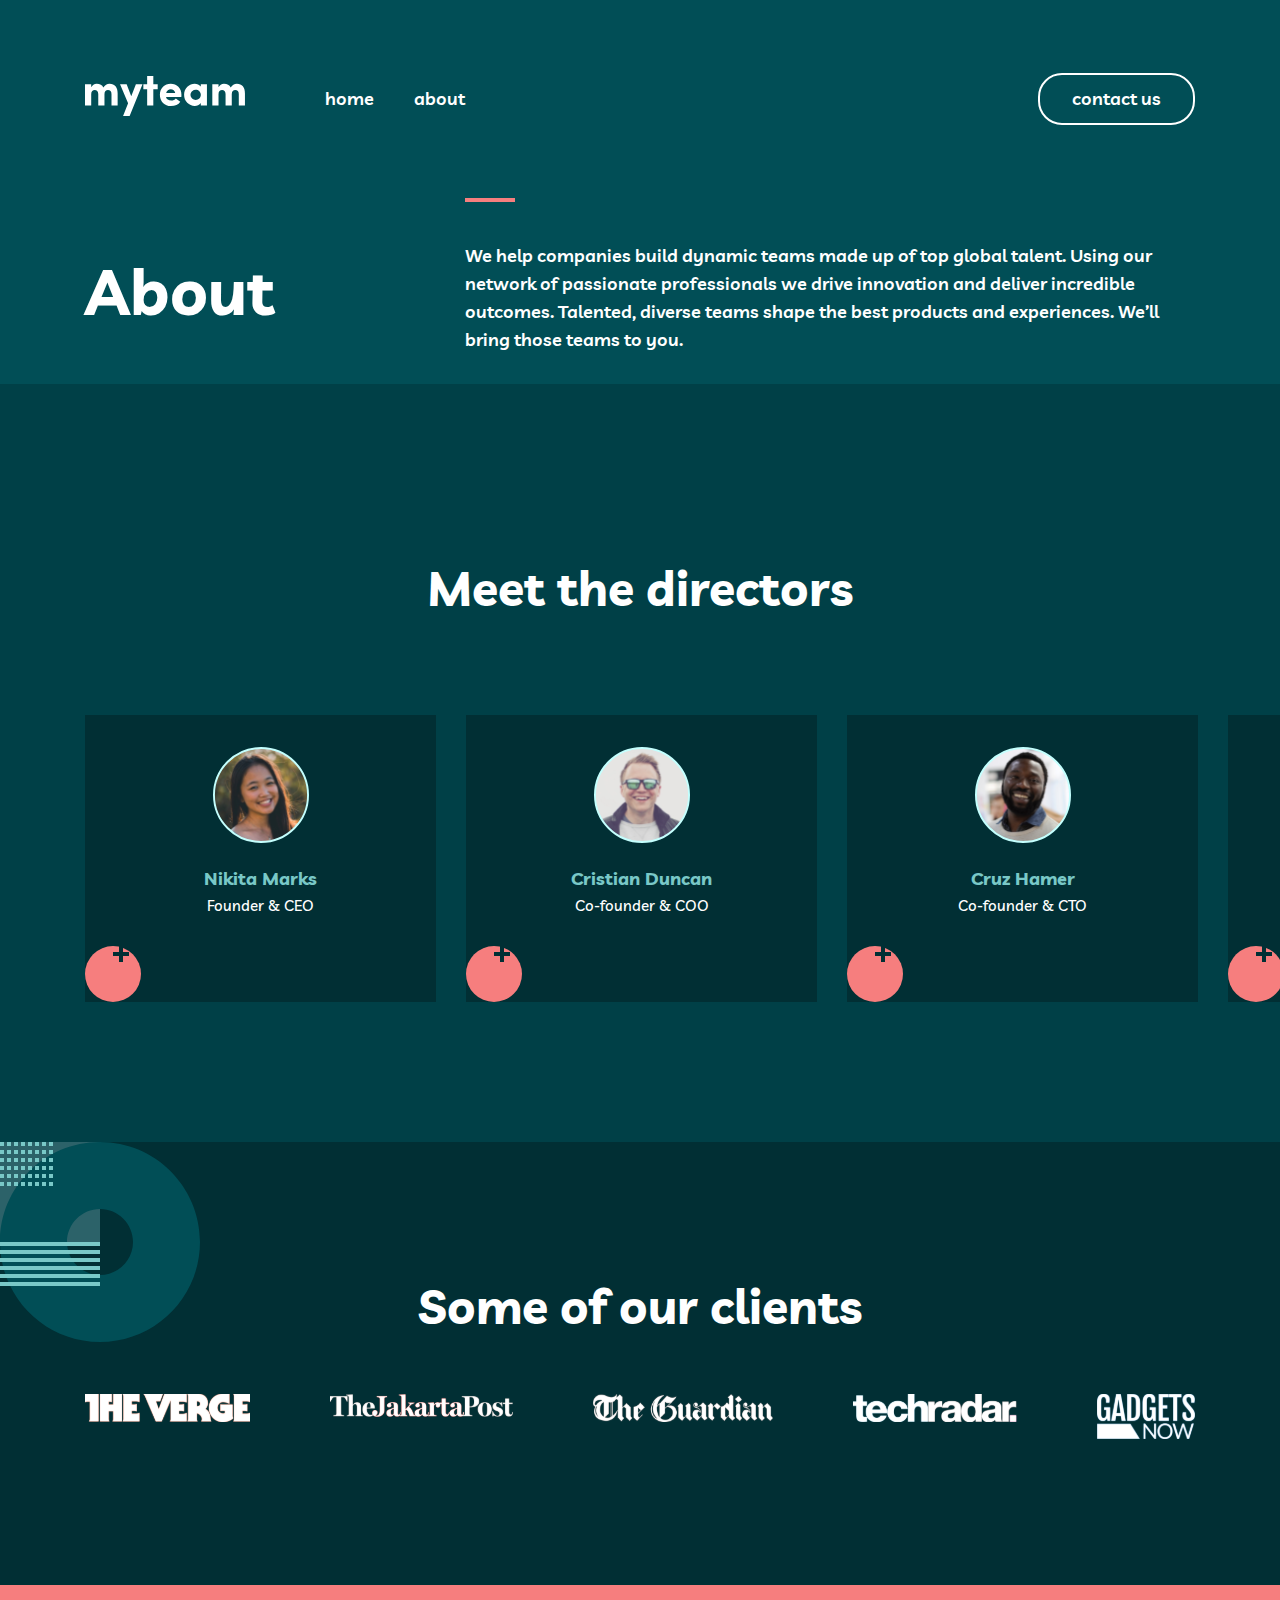
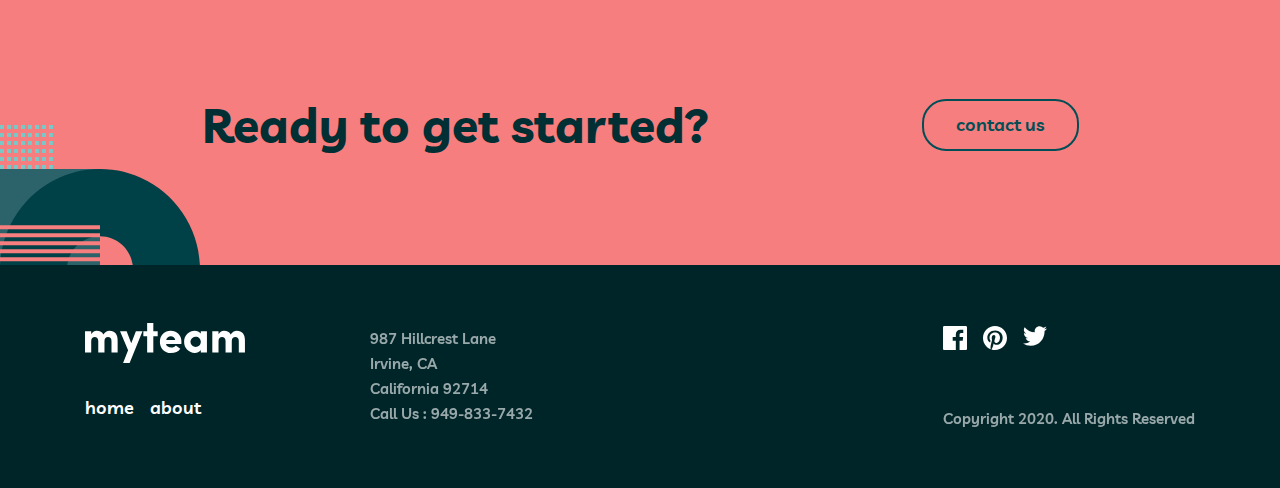
==== about.html @ 2c4d198b "Add bg to contact page" ====
<!DOCTYPE html>
<html lang="en">

<head>
    <!-- Meta -->
    <meta charset="UTF-8">
    <meta http-equiv="X-UA-Compatible" content="IE=edge">
    <meta name="viewport" content="width=device-width, initial-scale=1.0">

    <!-- Title -->
    <title>Home</title>

    <!-- Google fonts -->
    <link rel="preconnect" href="https://fonts.googleapis.com">
    <link rel="preconnect" href="https://fonts.gstatic.com" crossorigin>
    <link href="https://fonts.googleapis.com/css2?family=Livvic:wght@500;600;700&display=swap" rel="stylesheet">


    <!-- Styles -->
    <link rel="stylesheet" href="css/normalize.css">
    <link rel="stylesheet" href="css/styles.css">
</head>

<body>
    <!-- SITE-HEADER -->
    <header class="site-header">
        <div class="site-header__container container">
            <a class="site-header__logo-link" href="#">
                <img class="site-header__logo" src="img/myteam 2-min.svg" alt="logo">
            </a>
            <ul class="site-header__list">
                <li class="site-header__item">
                    <a href="#" class="site-header__link">home</a>
                </li>
                <li class="site-header__item">
                    <a href="#" class="site-header__link">about</a>
                </li>
            </ul>
            <a class="site-header__button button">contact us</a>
        </div>
    </header>

    <!-- ABOUT -->
    <section class="about">
        <div class="about__container container">
            <h1 class="about__title">About</h1>
            <div class="about__content-wrapper">
                <hr class="about__content-line">
                <p class="about__content__text">We help companies build dynamic teams made up of top global talent. Using our network of passionate professionals we drive innovation and deliver incredible outcomes. Talented, diverse teams shape the best products and experiences. We’ll
                    bring those teams to you.</p>
            </div>
        </div>
    </section>

    <!-- DIRECTORS -->
    <section class="directors">
        <div class="directors__container container">
            <h2 class="directors__title">Meet the directors</h2>
            <nav class="directors__nav">
                <ul class="directors__list">
                    <li class="directors__item">
                        <div class="directors__info__wrapper">
                            <img class="director__img" src="img/home/nikita-min.svg" alt="one of directors" width="96" height="96">
                            <h3 class="directors__name">Nikita Marks</h3>
                            <p class="directors__job-title">Founder & CEO</p>
                            <div class="directors__cycle">
                                <img class="directors__cycle__inner" src="img/home/plus-icon.svg" alt="plus icon" width="16" height="16">
                            </div>
                        </div>
                    </li>
                    <li class="directors__item">
                        <div class="directors__info__wrapper">
                            <img class="director__img" src="img/home/cristian-min.svg" alt="one of directors" width="96" height="96">
                            <h3 class="directors__name">Cristian Duncan</h3>
                            <p class="directors__job-title">Co-founder & COO</p>
                            <div class="directors__cycle">
                                <img class="directors__cycle__inner" src="img/home/plus-icon.svg" alt="plus icon" width="16" height="16">
                            </div>
                        </div>
                    </li>
                    <li class="directors__item">
                        <div class="directors__info__wrapper">
                            <img class="director__img" src="img/home/cruz-min.svg" alt="one of directors" width="96" height="96">
                            <h3 class="directors__name">Cruz Hamer</h3>
                            <p class="directors__job-title">Co-founder & CTO</p>
                            <div class="directors__cycle">
                                <img class="directors__cycle__inner" src="img/home/plus-icon.svg" alt="plus icon" width="16" height="16">
                            </div>
                        </div>
                    </li>
                    <li class="directors__item">
                        <div class="directors__info__wrapper">
                            <img class="director__img" src="img/home/drake-min.svg" alt="one of directors" width="96" height="96">
                            <h3 class="directors__name">Drake Heaton</h3>
                            <p class="directors__job-title">Business Development Lead</p>
                            <div class="directors__cycle">
                                <img class="directors__cycle__inner" src="img/home/plus-icon.svg" alt="plus icon" width="16" height="16">
                            </div>
                        </div>
                    </li>
                    <li class="directors__item">
                        <div class="directors__info__wrapper">
                            <img class="director__img" src="img/home/griffin-min.svg" alt="one of directors" width="96" height="96">
                            <h3 class="directors__name">Griffin Wise</h3>
                            <p class="directors__job-title">Lead Marketing</p>
                            <div class="directors__cycle">
                                <img class="directors__cycle__inner" src="img/home/plus-icon.svg" alt="plus icon" width="16" height="16">
                            </div>
                        </div>
                    </li>
                    <li class="directors__item">
                        <div class="directors__info__wrapper dark-green-wrapper">
                            <h3 class="directors__name">Aden Allan</h3>
                            <p class="directors__opinion">“Empowered teams create truly amazing products. Set the north star and let them follow it.”</p>
                            <div class="directors__socials">
                                <a class="directors__social" href="#">
                                    <img class="directors__social-icon" src="img/icon-twitter-min.svg" alt="twitter icon">
                                </a>
                                <a class="directors__social" href="#">
                                    <img class="directors__social-icon" src="img/home/linkedin-icon-min.svg" alt="linkedin icon">
                                </a>
                            </div>
                            <div class="directors__cycle">
                                <img class="directors__cycle__inner" src="img/home/plus-icon.svg" alt="plus icon" width="16" height="16">
                            </div>
                        </div>
                    </li>
                </ul>
            </nav>

        </div>
    </section>

    <!-- CLIENTS -->
    <section class="clients">
        <div class="clients__container container">
            <h2 class="clients__title">Some of our clients</h2>
            <ul class="clients__example__list">
                <li class="clients__example__item">
                    <img class="clients__example-img" src="img/home/the-verge-min.svg" alt="font">
                </li>
                <li class="clients__example__item">
                    <img class="clients__example-img" src="img/home/the-jakarta-post.svg" alt="font">
                </li>
                <li class="clients__example__item">
                    <img class="clients__example-img" src="img/home/the-guardian.svg" alt="font">
                </li>
                <li class="clients__example__item">
                    <img class="clients__example-img" src="img/home/techradar-min.svg" alt="font">
                </li>
                <li class="clients__example__item">
                    <img class="clients__example-img" src="img/home/gadgets-now-min.svg" alt="font">
                </li>
            </ul>

        </div>
    </section>

    <!-- CTA -->
    <section class="cta">
        <div class="cta__container container">
            <h2 class="cta__title">Ready to get started?</h2>
            <a class="cta__button button" href="#">contact us</a>
        </div>
    </section>

    <!-- SITE-FOOTER -->
    <footer class="site-footer">
        <div class="site-footer__container container">
            <!-- content -->
            <div class="site-footer__content">
                <a class="site-footer__logo-link" href="#">
                    <img class="site-footer__logo" src="img/myteam 2-min.svg" alt="logo">
                </a>
                <ul class="site-footer__list">
                    <li class="site-footer__item">
                        <a href="#" class="site-footer__link">home</a>
                    </li>
                    <li class="site-footer__item">
                        <a href="#" class="site-footer__link">about</a>
                    </li>
                </ul>
            </div>

            <!-- contact-info -->
            <div class="site-footer__contact-info">
                <p class="site-footer__contact-info__text">987 Hillcrest Lane <br>Irvine, CA <br>California 92714 <br>Call Us : 949-833-7432</p>
            </div>

            <!-- socials -->
            <div class="site-footer__socials">
                <ul class="site-footer__list">
                    <li class="site-footer__item">
                        <a href="#" class="site-footer__link">
                            <svg width="24" height="24" fill="none" xmlns="http://www.w3.org/2000/svg"><path d="M22.675 0H1.325C.593 0 0 .593 0 1.325v21.351C0 23.407.593 24 1.325 24H12.82v-9.294H9.692v-3.622h3.128V8.413c0-3.1 1.893-4.788 4.659-4.788 1.325 0 2.463.099 2.795.143v3.24l-1.918.001c-1.504 0-1.795.715-1.795 1.763v2.313h3.587l-.467 3.622h-3.12V24h6.116c.73 0 1.323-.593 1.323-1.325V1.325C24 .593 23.407 0 22.675 0z" fill="currentColor"/></svg>
                        </a>
                    </li>
                    <li class="site-footer__item">
                        <a href="#" class="site-footer__link">
                            <svg width="24" height="24" fill="none" xmlns="http://www.w3.org/2000/svg"><path d="M12 0C5.373 0 0 5.372 0 12c0 5.084 3.163 9.426 7.627 11.174-.105-.949-.2-2.405.042-3.441.218-.937 1.407-5.965 1.407-5.965s-.359-.719-.359-1.782c0-1.668.967-2.914 2.171-2.914 1.023 0 1.518.769 1.518 1.69 0 1.029-.655 2.568-.994 3.995-.283 1.194.599 2.169 1.777 2.169 2.133 0 3.772-2.249 3.772-5.495 0-2.873-2.064-4.882-5.012-4.882-3.414 0-5.418 2.561-5.418 5.207 0 1.031.397 2.138.893 2.738a.36.36 0 0 1 .083.345l-.333 1.36c-.053.22-.174.267-.402.161-1.499-.698-2.436-2.889-2.436-4.649 0-3.785 2.75-7.262 7.929-7.262 4.163 0 7.398 2.967 7.398 6.931 0 4.136-2.607 7.464-6.227 7.464-1.216 0-2.359-.631-2.75-1.378l-.748 2.853c-.271 1.043-1.002 2.35-1.492 3.146C9.57 23.812 10.763 24 12 24c6.627 0 12-5.373 12-12 0-6.628-5.373-12-12-12z" fill="currentColor"/></svg>
                        </a>
                    </li>
                    <li class="site-footer__item">
                        <a href="#" class="site-footer__link">
                            <svg width="24" height="20" fill="none" xmlns="http://www.w3.org/2000/svg"><path d="M24 2.557a9.83 9.83 0 0 1-2.828.775A4.932 4.932 0 0 0 23.337.608a9.864 9.864 0 0 1-3.127 1.195A4.916 4.916 0 0 0 16.616.248c-3.179 0-5.515 2.966-4.797 6.045A13.978 13.978 0 0 1 1.671 1.149a4.93 4.93 0 0 0 1.523 6.574 4.903 4.903 0 0 1-2.229-.616c-.054 2.281 1.581 4.415 3.949 4.89a4.935 4.935 0 0 1-2.224.084 4.928 4.928 0 0 0 4.6 3.419A9.9 9.9 0 0 1 0 17.54a13.94 13.94 0 0 0 7.548 2.212c9.142 0 14.307-7.721 13.995-14.646A10.025 10.025 0 0 0 24 2.557z" fill="currentColor"/></svg>
                        </a>
                    </li>
                </ul>

                <p class="site-footer__copyright">Copyright 2020. All Rights Reserved</p>
            </div>
        </div>
    </footer>
    <script src="js/main.js"></script>
</body>

</html>
---- css/styles.css ----
/*CUSTOM-PROPS */

:root {
    --midnight-green: rgba(1, 78, 86, 1);
    --light-coral: rgba(246, 126, 126, 1);
    --white: #fff;
    --rapture-blue: rgba(121, 200, 199, 1);
    --police-blue: rgba(44, 98, 105, 1);
    --deep-jungle-green: rgba(0, 64, 71, 1);
    --sacramento-state-green: rgba(1, 47, 52, 1);
    --dark-green: rgba(0, 37, 41, 1);
}


/* GLOBAL */

*:focus {
    outline: 3px solid var(--rapture-blue);
    outline-offset: 3px;
}

html {
    height: 100%;
    scroll-behavior: smooth;
    box-sizing: border-box;
}

*,
*::before,
*::after {
    box-sizing: inherit;
}

body {
    display: flex;
    flex-direction: column;
    height: 100%;
    padding: 0;
    margin: 0;
    font-size: 16px;
    line-height: 1.5;
    font-family: 'Livvic', 'Arial', sans-serif;
    color: var(--white);
    background-color: var(--midnight-green);
}

img {
    max-width: 100%;
    height: auto;
}


/* AUTOFILL-STYLES */


/*input:-webkit-autofill,
input:-webkit-autofill:hover,
input:-webkit-autofill:focus,
textarea:-webkit-autofill,
textarea:-webkit-autofill:hover,
textarea:-webkit-autofill:focus,
select:-webkit-autofill,
select:-webkit-autofill:hover,
select:-webkit-autofill:focus {
  border-color: transparent;
  -webkit-text-fill-color: inherit;
  -webkit-box-shadow: 0 0 0px 1000px #fff inset;
}*/


/* PLACEHOLDER-STYLES */


/*::-webkit-input-placeholder,
::-moz-placeholder,
:-ms-input-placeholder,
:-moz-placeholder {
  color: rgba(52, 49, 61, 0.5);
  opacity: 1;
}*/


/* VISUALLY-HIDDEN */

.visually-hidden {
    position: absolute;
    width: 1px;
    height: 1px;
    margin: -1px;
    border: 0;
    padding: 0;
    clip: rect(0 0 0 0);
    overflow: hidden;
}


/* CONTAINER */

.container {
    width: 100%;
    max-width: 1150px;
    padding-left: 20px;
    padding-right: 20px;
    margin-right: auto;
    margin-left: auto;
}


/* MAIN-CONTENT */

.main-content {
    flex-grow: 1;
}


/* BUTTON */

.button {
    display: inline-block;
    padding: 10px 32px;
    font-size: 18px;
    line-height: 28px;
    font-weight: 600;
    text-decoration: none;
    cursor: pointer;
    text-align: center;
    white-space: nowrap;
    border-radius: 24px;
}

.site-header__button {
    color: white;
    border: 2px solid var(--white);
}

.site-header__button:hover {
    background-color: var(--white);
    color: var(--midnight-green);
}

.site-header__button:active {
    color: white;
    background-color: var(--midnight-green);
    opacity: 0.6;
}

.cta__button {
    color: var(--midnight-green);
    background-color: transparent;
    border: 2px solid var(--midnight-green);
}

.cta__button:hover {
    color: var(--white);
    background-color: var(--midnight-green);
    border: 2px solid trasparent;
}

.cta__button:active {
    color: var(--midnight-green);
    background-color: transparent;
    border: 2px solid var(--midnight-green);
    opacity: 0.6;
}

.contact-input__button {
    background-color: var(--white);
    color: var(--midnight-green);
    border: 1px solid var(--white);
}

.contact-input__button:hover {
    background-color: var(--midnight-green);
    color: var(--white);
}


/* SITE-HEADER */

.site-header {
    padding-top: 73px;
    padding-bottom: 73px;
}

.site-header__container {
    display: flex;
    align-items: center;
}

.site-header__logo-link {
    margin-right: 80px;
}

.site-header__logo {
    width: 160px;
    height: 40px;
    object-fit: contain;
}

.site-header__list {
    display: flex;
    padding: 0;
    margin: 0;
    list-style: none;
    margin-right: auto;
}

.site-header__item:not(:last-child) {
    margin-right: 40px;
}

.site-header__link {
    display: block;
    font-weight: 600;
    font-size: 18px;
    line-height: 28px;
    text-decoration: none;
    color: var(--white);
}

.site-header__link:hover {
    color: var(--light-coral);
}

.site-header__link:active {
    opacity: 0.6;
}


/* HERO */

.hero {
    background-image: url("../img/hero-left-bg-min.svg"), url("../img/hero-bottom-right-bg-min.svg");
    background-repeat: no-repeat;
    background-position: -100px 70px, 960px 380px;
    padding-bottom: 145px;
}

.hero__container {
    position: relative;
    display: flex;
    align-items: center;
}

.hero__title {
    width: 635px;
    margin-right: 30px;
    font-weight: 700;
    font-size: 100px;
    line-height: 100px;
}

.hero__line {
    position: absolute;
    left: 0%;
    right: -270px;
    top: 0%;
    bottom: 97.95%;
    width: 50px;
    height: 4px;
    background-color: var(--rapture-blue);
    border: 0;
}

.hero__text {
    align-items: flex-end;
    width: 445px;
    font-weight: 600;
    font-size: 18px;
    line-height: 28px;
}

.light-coral-word {
    color: var(--light-coral);
}


/* FEATURES */

.features {
    padding-top: 140px;
    padding-bottom: 140px;
    background-color: var(--sacramento-state-green);
    background-image: url("../img/features-right-bg-min.svg");
    background-position: 1420px 440px;
    background-repeat: no-repeat;
}

.features__container {
    display: flex;
}

.features__line {
    position: absolute;
    left: 206px;
    top: 840px;
    width: 50px;
    height: 4px;
    border: 0;
    background-color: var(--light-coral);
}

.features__title {
    margin-right: 125px;
    font-weight: 700;
    font-size: 48px;
    line-height: 48px;
    width: 445px;
}

.features__list {
    width: 540px;
    padding: 0;
    margin: 0;
    list-style: none;
}

.features__item {
    display: flex;
    align-items: center;
}

.features__item:not(:last-child) {
    margin-bottom: 32px;
}

.features__img {
    width: 72px;
    height: 72px;
    object-fit: contain;
    margin-right: 23px;
}

.features__info {
    position: relative;
    top: 20px;
}

.features__info-heading {
    margin-top: 0;
    margin-bottom: 16px;
    font-weight: 700;
    font-size: 18px;
    line-height: 28px;
    color: var(--light-coral);
}

.features__info-text {
    margin-top: 0;
    font-weight: 600;
    font-size: 15px;
    line-height: 25px;
}


/* REVIEWS */

.reviews {
    padding-top: 140px;
    padding-bottom: 140px;
    background-color: var(--deep-jungle-green);
    background-image: url("../img/reviews-bg-left-min.svg"), url("../img/reviews-bg-right-min.svg");
    background-repeat: no-repeat;
    background-position: top left, right 605px;
    left: 1440px;
    top: 645px;
}

.reviews__title {
    margin-left: auto;
    margin-right: auto;
    width: 932px;
    margin-top: 0;
    margin-bottom: 56px;
    font-weight: 700;
    font-size: 48px;
    line-height: 48px;
    text-align: center;
}

.reviews__list {
    display: flex;
    padding: 0;
    margin: 0;
    list-style: none;
}

.reviews__item {
    background-image: url("../img/icon-quotes-min.svg");
    background-repeat: no-repeat;
    background-position: center -10px;
}

.reviews__item:not(:last-child) {
    margin-right: 30px;
}

.review__text {
    margin-top: 0;
    margin-bottom: 24px;
    font-weight: 600;
    font-size: 15px;
    line-height: 25px;
    /* or 167% */
    text-align: center;
}

.review__wrapper {
    text-align: center;
}

.review__name {
    margin-top: 0;
    margin-bottom: 2px;
    color: var(--rapture-blue);
    font-weight: 700;
    font-size: 18px;
    line-height: 28px;
    /* identical to box height, or 156% */
}

.review__info-about {
    margin-top: 0;
    margin-bottom: 32px;
    font-style: italic;
    font-weight: 500;
    font-size: 13px;
    line-height: 18px;
}

.review__img {
    width: 62px;
    height: 62px;
    object-fit: cover;
}


/* CTA */

.cta {
    padding-top: 76px;
    padding-bottom: 76px;
    background-color: var(--light-coral);
    background-image: url("../img/cta-left-img-min.svg");
    background-position: left 140px;
    background-repeat: no-repeat;
}

.cta__container {
    display: flex;
    align-items: center;
    width: 917px;
    /* justify-content: space-between; */
}

.cta__title {
    margin-right: auto;
    font-weight: 700;
    font-size: 48px;
    line-height: 48px;
    color: var(--sacramento-state-green);
}


/* SITE-FOOTER */

.site-footer {
    padding-top: 48px;
    padding-bottom: 28px;
    background-color: var(--dark-green);
}

.site-footer__container {
    display: flex;
    align-items: center;
}

.site-footer__content {
    position: relative;
    top: 10px;
    margin-right: 125px;
}

.site-footer__logo-link {
    margin-top: 0;
}

.site-footer__logo {
    width: 160px;
    height: 40px;
    object-fit: cover;
    margin-bottom: 25px;
}

.site-footer__list {
    display: flex;
    padding: 0;
    margin: 0;
    list-style: none;
    margin-right: auto;
}

.site-footer__item:not(:last-child) {
    margin-right: 40px;
}

.site-footer__link {
    display: block;
    font-weight: 600;
    font-size: 18px;
    line-height: 28px;
    text-decoration: none;
    color: var(--white);
}

.site-footer__link:hover {
    color: var(--light-coral);
}

.site-footer__link:active {
    opacity: 0.6;
}


/* contact-info */

.site-footer__contact-info {
    position: relative;
    top: -10px;
    width: 445px;
    margin-right: auto;
}

.site-footer__contact-info__text {
    font-weight: 600;
    font-size: 15px;
    line-height: 25px;
    /* or 167% */
    color: #FFFFFF;
    mix-blend-mode: normal;
    opacity: 0.6;
}


/* socials and copyright */

.site-footer__socials {
    padding: 0;
    margin: 0;
}

.site-footer__list {
    display: flex;
    padding: 0;
    margin: 0;
    list-style: none;
}

.site-footer__item:not(:last-child) {
    margin-right: 16px;
}

.site-footer__link {
    display: block;
    text-decoration: none;
    margin-bottom: 48px;
}

.site-footer__link:active {
    opacity: 0.6;
}

.site-footer__copyright {
    margin-top: 0;
    font-weight: 600;
    font-size: 15px;
    line-height: 25px;
    /* identical to box height, or 167% */
    text-align: right;
    color: #FFFFFF;
    mix-blend-mode: normal;
    opacity: 0.6;
}


/* HOME page */

.about {
    background-color: var(--midnight-green);
}

.about__container {
    display: flex;
    /* align-items: center; */
}

.about__title {
    align-items: flex-start;
    width: 350px;
    margin-right: 30px;
    font-weight: 700;
    font-size: 64px;
    line-height: 100px;
}

.about__content-wrapper {
    width: 730px;
}

.about__content-line {
    position: relative;
    left: -340px;
    margin-top: 0;
    margin-bottom: 40px;
    width: 50px;
    height: 4px;
    background-color: var(--light-coral);
    border: 0;
}

.about__content__text {
    font-weight: 600;
    font-size: 18px;
    line-height: 28px;
}


/* DIRECTORS */

.directors {
    background-color: var(--deep-jungle-green);
}


/* CLIENTS */

.clients {
    padding-top: 140px;
    padding-bottom: 140px;
    background-image: url("../img/home/home-clients-bg-min.svg");
    background-position: left top;
    background-repeat: no-repeat;
    background-color: var(--sacramento-state-green);
}

.clients__container {}

.clients__title {
    margin-top: 0;
    margin-bottom: 64px;
    font-weight: 700;
    font-size: 48px;
    line-height: 48px;
    /* identical to box height, or 100% */
    text-align: center;
}

.clients__example__list {
    display: flex;
    padding: 0;
    margin: 0;
    list-style: none;
}

.clients__example__item:not(:last-child) {
    margin-right: 80px;
}

.clients__example-img {}


/* DIRECTORS */

.directors {
    padding-top: 140px;
    padding-bottom: 140px;
}

.directors__container {}

.directors__title {
    padding-top: 0;
    padding-bottom: 64px;
    font-weight: 700;
    font-size: 48px;
    line-height: 48px;
    /* identical to box height, or 100% */
    text-align: center;
}

.directors__nav {}

.directors__list {
    flex-wrap: ;
    display: flex;
    padding: 0;
    margin: 0;
    list-style: none;
}

.directors__info__wrapper {
    padding-top: 32px;
    text-align: center;
    width: 351px;
    background-color: var(--sacramento-state-green);
}

.directors__item:not(:last-child) {
    margin-right: 30px;
}

.director__img {
    margin-top: 0;
    margin-bottom: 16px;
    width: 96px;
    height: 96px;
    object-fit: cover;
}

.directors__name {
    margin: 0;
    font-weight: 700;
    font-size: 18px;
    line-height: 28px;
    /* identical to box height, or 156% */
    color: var(--rapture-blue);
    text-align: center;
}

.directors__job-title {
    margin-top: 0;
    margin-bottom: 28px;
    font-weight: 500;
    font-size: 15px;
    line-height: 25px;
    /* identical to box height, or 167% */
    text-align: center;
}

.directors__cycle {
    position: relative;
    margin-top: 0;
    width: 56px;
    height: 56px;
    border-radius: 50%;
    background-color: var(--light-coral);
}

.directors__cycle__inner {
    position: absolute;
    /* bottom: 1px; */
    width: 16px;
    height: 16px;
    object-fit: contain;
}

.dark-green-wrapper {
    width: 351px;
    background-color: var(--dark-green);
}

.directors__opinion {
    margin-top: 0;
    margin-bottom: 24px;
    font-weight: 600;
    font-size: 15px;
    line-height: 25px;
    /* or 167% */
    text-align: center;
}

.directors__socials {
    display: flex;
}

.directors__social {
    padding-bottom: 35px;
}

.directors__social-icon {}


/* MAIN-WRAPPER */

.main-wrapper__bg {
    background-image: url("../img/home/home-directors-bg-min.svg"), url("../img/home/contact-bg.svg");
    background-repeat: no-repeat;
    background-position: -100px 20px, 1420px 360px;
}

.main-wrapper {
    display: flex;
    padding-top: 0;
    align-items: center;
    padding-bottom: 120px;
}

.contact-info__container {}

.contact-info__title {
    margin-top: 0;
    margin-bottom: 16px;
    font-weight: 700;
    font-size: 64px;
    line-height: 100px;
    /* identical to box height, or 156% */
}

.contact-info__subtitle {
    font-weight: 700;
    font-size: 32px;
    line-height: 48px;
    /* identical to box height, or 150% */
    color: var(--light-coral);
}

.contact-info__list {
    margin-top: 0;
    margin-bottom: 32px;
}

.contact-info__list {
    width: 540px;
    padding: 0;
    margin: 0;
    list-style: none;
}

.contact-info__item {
    display: flex;
    align-items: center;
}

.contact-info__item:not(:last-child) {
    margin-bottom: 8px;
}

.contact-info__img {
    width: 72px;
    height: 72px;
    object-fit: contain;
    margin-right: 23px;
}

.contact-info__info {
    position: relative;
    top: 10px;
}

.contact-info__info-text {
    margin-top: 0;
    font-weight: 600;
    font-size: 15px;
    line-height: 25px;
}


/* contact-input */

.contact-input__input {
    width: 100%;
    padding: 16px;
    border: none;
    border-bottom: 1px solid var(--white);
    box-sizing: border-box;
    margin-top: 6px;
    margin-bottom: 12px;
    resize: vertical;
    color: var(--white);
    background-color: var(--midnight-green);
}

.contact-input__textarea {
    width: 100%;
    padding: 16px;
    border: none;
    border-bottom: 1px solid var(--white);
    box-sizing: border-box;
    margin-top: 6px;
    margin-bottom: 24px;
    resize: vertical;
    color: var(--white);
    background-color: var(--midnight-green);
}

.contact-input__input:focus {
    outline: 1px solid dashed;
    outline-offset: 2px;
}

.contact-input__input:not(:placeholder-shown) {
    border: 2px solid rgb(191, 29, 29);
}

.contact-input__input:valid {
    border: 2px solid rgb(40, 191, 29);
}

.contact-input__form {
    /* margin-bottom: 24px; */
}


/* er */


/* RETINA */

@media only screen and (-webkit-min-device-pixel-ratio: 2),
only screen and ( min--moz-device-pixel-ratio: 2),
only screen and ( -o-min-device-pixel-ratio: 2/1),
only screen and ( min-device-pixel-ratio: 2),
only screen and ( min-resolution: 192dpi),
only screen and ( min-resolution: 2dppx) {}
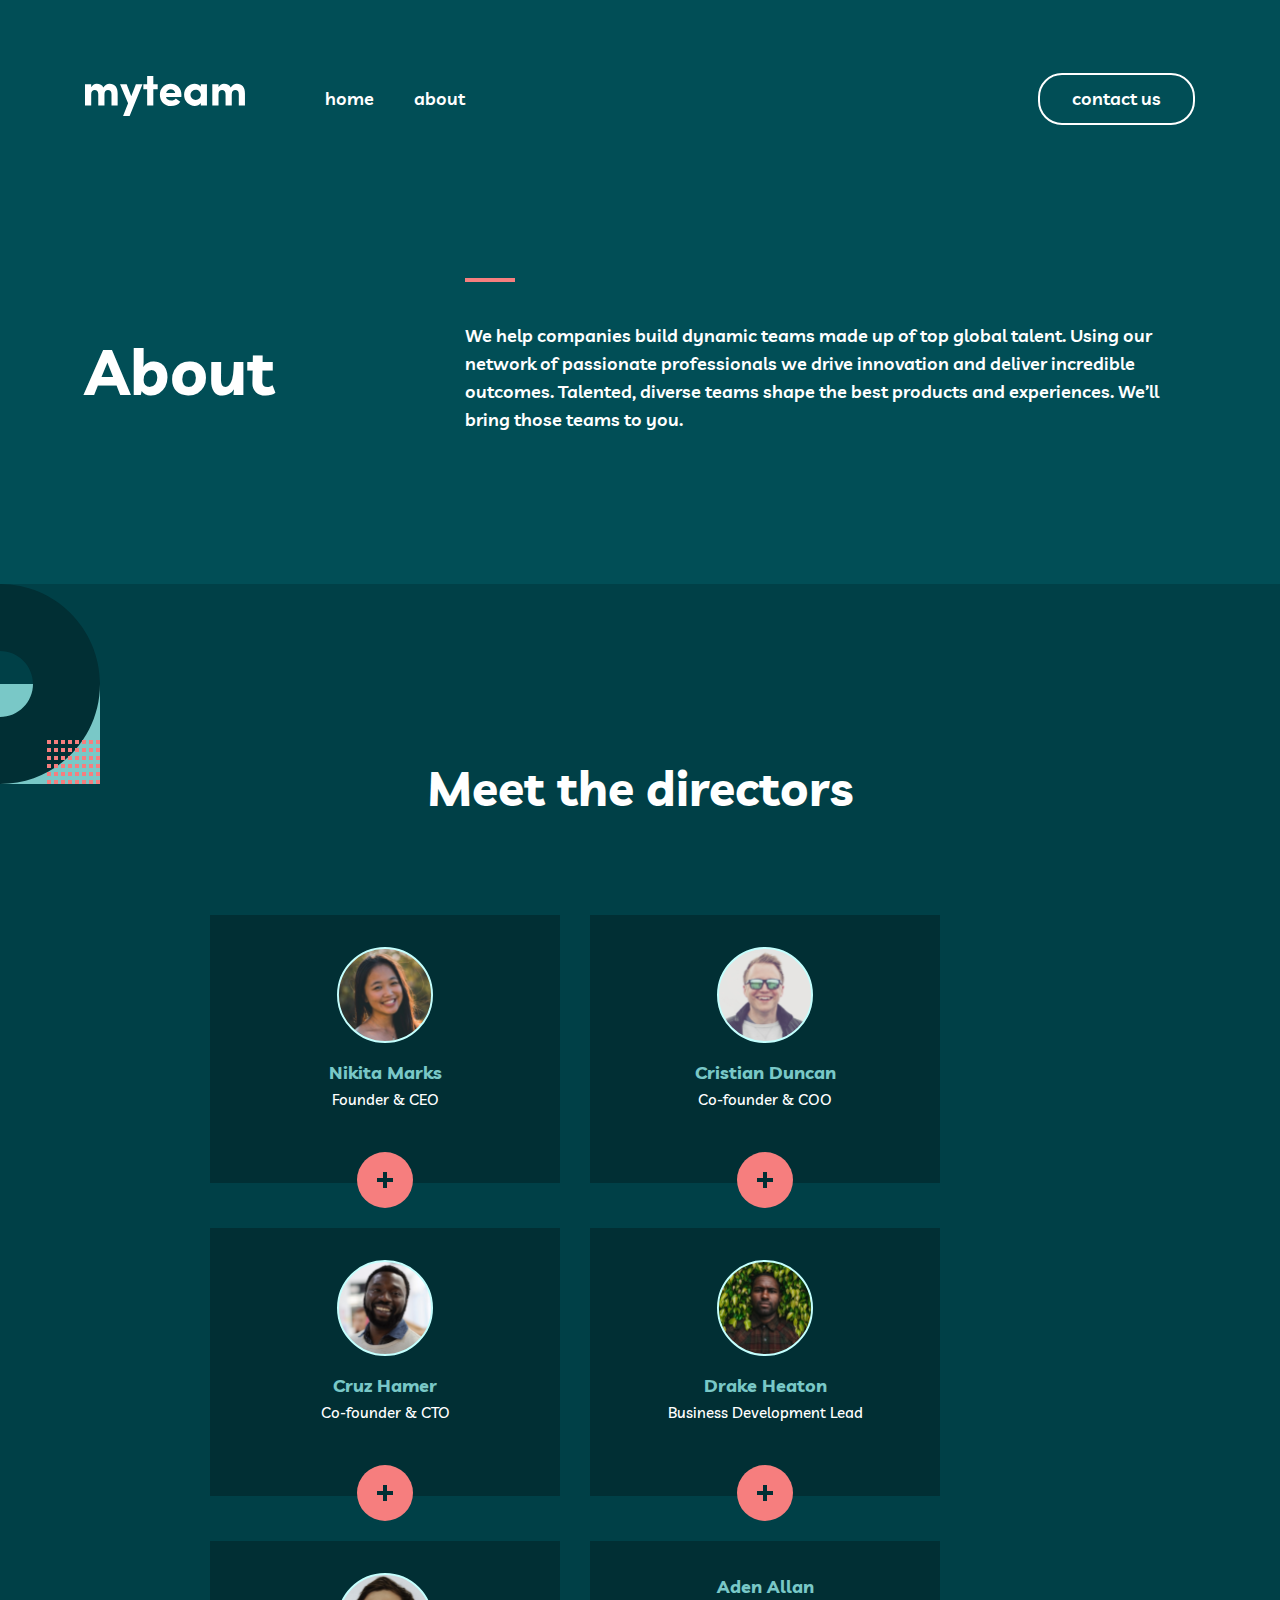
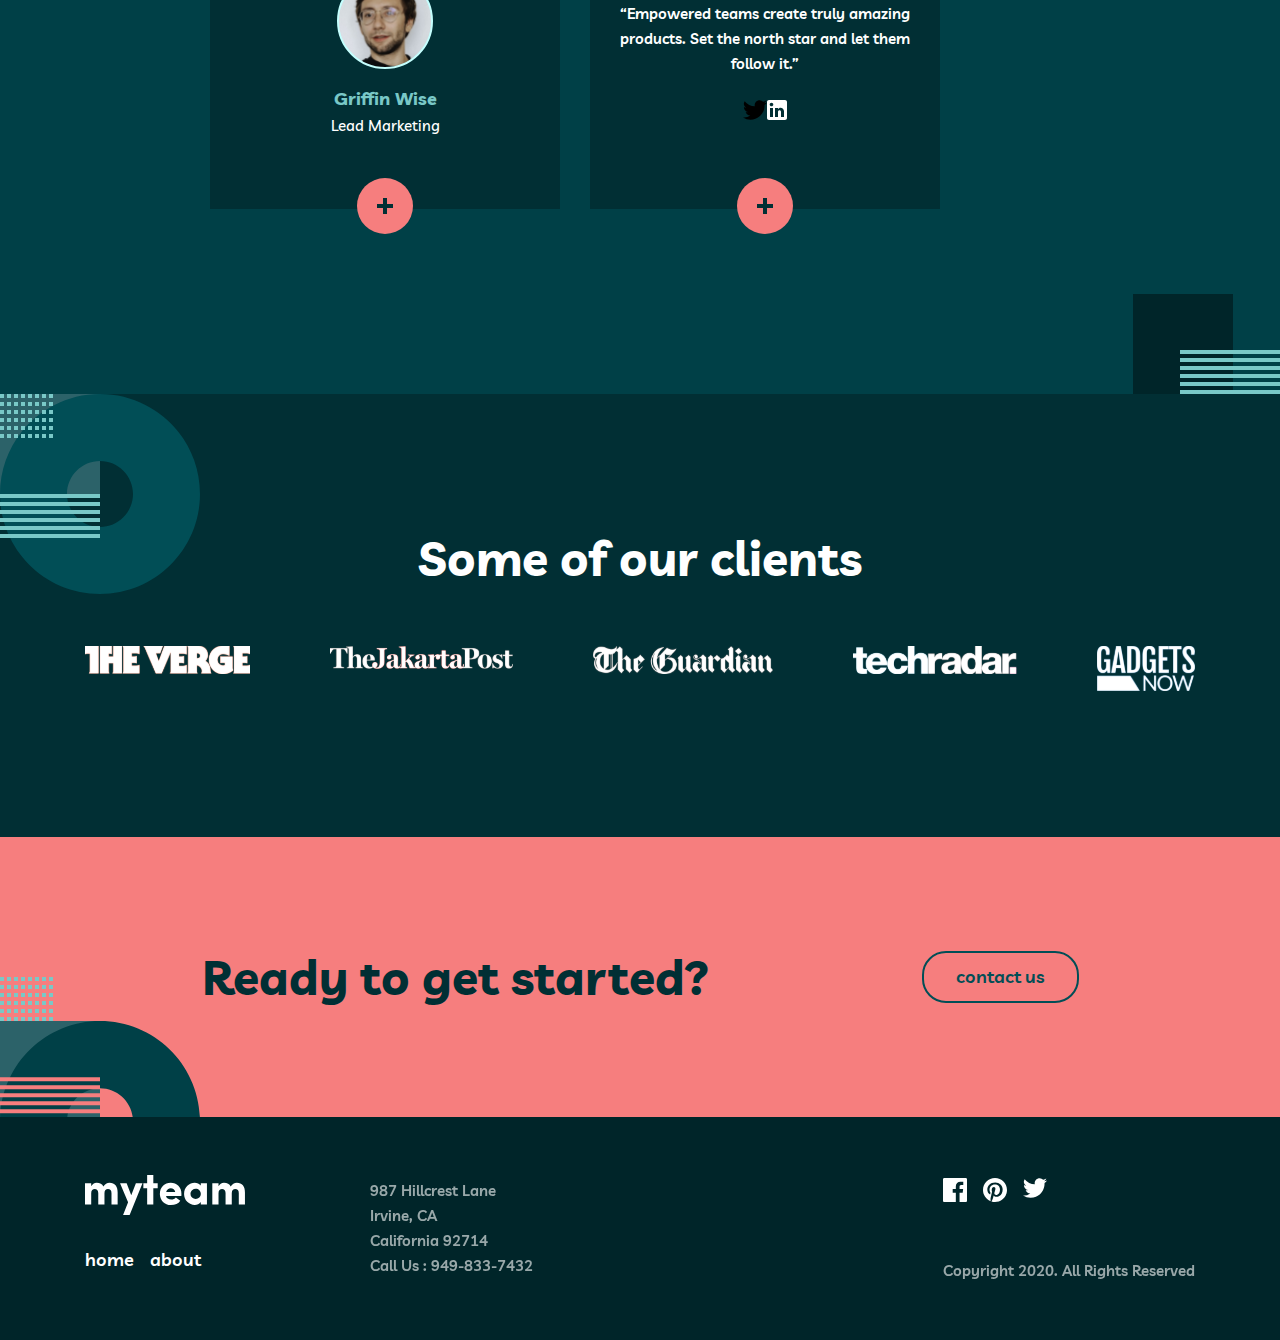
==== commit 51be780c: "Add about-bg, directors-section bg and fix grid" ====
--- a/about.html
+++ b/about.html
@@ -8,7 +8,7 @@
     <meta name="viewport" content="width=device-width, initial-scale=1.0">
 
     <!-- Title -->
-    <title>Home</title>
+    <title>About</title>
 
     <!-- Google fonts -->
     <link rel="preconnect" href="https://fonts.googleapis.com">
@@ -30,13 +30,13 @@
             </a>
             <ul class="site-header__list">
                 <li class="site-header__item">
-                    <a href="#" class="site-header__link">home</a>
+                    <a href="index.html" class="site-header__link">home</a>
                 </li>
                 <li class="site-header__item">
-                    <a href="#" class="site-header__link">about</a>
+                    <a href="about.html" class="site-header__link">about</a>
                 </li>
             </ul>
-            <a class="site-header__button button">contact us</a>
+            <a class="site-header__button button" href="contact.html">contact us</a>
         </div>
     </header>
 
@@ -54,81 +54,98 @@
 
     <!-- DIRECTORS -->
     <section class="directors">
-        <div class="directors__container container">
-            <h2 class="directors__title">Meet the directors</h2>
-            <nav class="directors__nav">
-                <ul class="directors__list">
-                    <li class="directors__item">
-                        <div class="directors__info__wrapper">
-                            <img class="director__img" src="img/home/nikita-min.svg" alt="one of directors" width="96" height="96">
-                            <h3 class="directors__name">Nikita Marks</h3>
-                            <p class="directors__job-title">Founder & CEO</p>
-                            <div class="directors__cycle">
-                                <img class="directors__cycle__inner" src="img/home/plus-icon.svg" alt="plus icon" width="16" height="16">
-                            </div>
-                        </div>
-                    </li>
-                    <li class="directors__item">
-                        <div class="directors__info__wrapper">
-                            <img class="director__img" src="img/home/cristian-min.svg" alt="one of directors" width="96" height="96">
-                            <h3 class="directors__name">Cristian Duncan</h3>
-                            <p class="directors__job-title">Co-founder & COO</p>
-                            <div class="directors__cycle">
-                                <img class="directors__cycle__inner" src="img/home/plus-icon.svg" alt="plus icon" width="16" height="16">
-                            </div>
-                        </div>
-                    </li>
-                    <li class="directors__item">
-                        <div class="directors__info__wrapper">
-                            <img class="director__img" src="img/home/cruz-min.svg" alt="one of directors" width="96" height="96">
-                            <h3 class="directors__name">Cruz Hamer</h3>
-                            <p class="directors__job-title">Co-founder & CTO</p>
-                            <div class="directors__cycle">
-                                <img class="directors__cycle__inner" src="img/home/plus-icon.svg" alt="plus icon" width="16" height="16">
-                            </div>
-                        </div>
-                    </li>
-                    <li class="directors__item">
-                        <div class="directors__info__wrapper">
-                            <img class="director__img" src="img/home/drake-min.svg" alt="one of directors" width="96" height="96">
-                            <h3 class="directors__name">Drake Heaton</h3>
-                            <p class="directors__job-title">Business Development Lead</p>
-                            <div class="directors__cycle">
-                                <img class="directors__cycle__inner" src="img/home/plus-icon.svg" alt="plus icon" width="16" height="16">
-                            </div>
-                        </div>
-                    </li>
-                    <li class="directors__item">
-                        <div class="directors__info__wrapper">
-                            <img class="director__img" src="img/home/griffin-min.svg" alt="one of directors" width="96" height="96">
-                            <h3 class="directors__name">Griffin Wise</h3>
-                            <p class="directors__job-title">Lead Marketing</p>
-                            <div class="directors__cycle">
-                                <img class="directors__cycle__inner" src="img/home/plus-icon.svg" alt="plus icon" width="16" height="16">
-                            </div>
-                        </div>
-                    </li>
-                    <li class="directors__item">
-                        <div class="directors__info__wrapper dark-green-wrapper">
-                            <h3 class="directors__name">Aden Allan</h3>
-                            <p class="directors__opinion">“Empowered teams create truly amazing products. Set the north star and let them follow it.”</p>
-                            <div class="directors__socials">
-                                <a class="directors__social" href="#">
-                                    <img class="directors__social-icon" src="img/icon-twitter-min.svg" alt="twitter icon">
-                                </a>
-                                <a class="directors__social" href="#">
-                                    <img class="directors__social-icon" src="img/home/linkedin-icon-min.svg" alt="linkedin icon">
-                                </a>
-                            </div>
-                            <div class="directors__cycle">
-                                <img class="directors__cycle__inner" src="img/home/plus-icon.svg" alt="plus icon" width="16" height="16">
-                            </div>
-                        </div>
-                    </li>
-                </ul>
-            </nav>
-
-        </div>
+        <h2 class="directors__title">Meet the directors</h2>
+
+        <!-- NEWS-GRID -->
+        <div class="directors-grid">
+
+
+            <!-- DIRECTORS-GRID-ITEM 1 -->
+            <article class="directors-grid-item article-card">
+                <img class="director__img" src="img/home/nikita-min.svg" alt="one of directors" width="96" height="96">
+                <h3 class="directors__name">Nikita Marks</h3>
+                <p class="directors__job-title">Founder & CEO</p>
+                <a class="directors__cycle rotate">
+                    <svg class="directors__cycle__inner-link" width="16" height="16" viewBox="0 0 16 16" fill="none" xmlns="http://www.w3.org/2000/svg">
+                        <path fill-rule="evenodd" clip-rule="evenodd" d="M10 0H6V6H0V10H6V16H10V10H16V6H10V0Z" fill="currentColor"/>
+                    </svg>
+                </a>
+            </article>
+
+
+            <!-- DIRECTORS-GRID-ITEM 2 -->
+            <article class="directors-grid-item article-card">
+                <img class="director__img" src="img/home/cristian-min.svg" alt="one of directors" width="96" height="96">
+                <h3 class="directors__name">Cristian Duncan</h3>
+                <p class="directors__job-title">Co-founder & COO</p>
+                <a class="directors__cycle rotate">
+                    <svg class="directors__cycle__inner-link" width="16" height="16" viewBox="0 0 16 16" fill="none" xmlns="http://www.w3.org/2000/svg">
+                        <path fill-rule="evenodd" clip-rule="evenodd" d="M10 0H6V6H0V10H6V16H10V10H16V6H10V0Z" fill="currentColor"/>
+                    </svg>
+                </a>
+            </article>
+
+
+            <!-- DIRECTORS-GRID-ITEM 3 -->
+            <article class="directors-grid-item article-card">
+                <img class="director__img" src="img/home/cruz-min.svg" alt="one of directors" width="96" height="96">
+                <h3 class="directors__name">Cruz Hamer</h3>
+                <p class="directors__job-title">Co-founder & CTO</p>
+                <a class="directors__cycle rotate">
+                    <svg class="directors__cycle__inner-link" width="16" height="16" viewBox="0 0 16 16" fill="none" xmlns="http://www.w3.org/2000/svg">
+                        <path fill-rule="evenodd" clip-rule="evenodd" d="M10 0H6V6H0V10H6V16H10V10H16V6H10V0Z" fill="currentColor"/>
+                    </svg>
+                </a>
+            </article>
+
+
+            <!-- DIRECTORS-GRID-ITEM 4 -->
+            <article class="directors-grid-item article-card">
+                <img class="director__img" src="img/home/drake-min.svg" alt="one of directors" width="96" height="96">
+                <h3 class="directors__name">Drake Heaton</h3>
+                <p class="directors__job-title">Business Development Lead</p>
+                <a class="directors__cycle rotate">
+                    <svg class="directors__cycle__inner-link" width="16" height="16" viewBox="0 0 16 16" fill="none" xmlns="http://www.w3.org/2000/svg">
+                        <path fill-rule="evenodd" clip-rule="evenodd" d="M10 0H6V6H0V10H6V16H10V10H16V6H10V0Z" fill="currentColor"/>
+                    </svg>
+                </a>
+            </article>
+
+
+            <!-- DIRECTORS-GRID-ITEM 5 -->
+            <article class="directors-grid-item article-card">
+                <img class="director__img" src="img/home/griffin-min.svg" alt="one of directors" width="96" height="96">
+                <h3 class="directors__name">Griffin Wise</h3>
+                <p class="directors__job-title">Lead Marketing</p>
+                <a class="directors__cycle rotate">
+                    <svg class="directors__cycle__inner-link" width="16" height="16" viewBox="0 0 16 16" fill="none" xmlns="http://www.w3.org/2000/svg">
+                        <path fill-rule="evenodd" clip-rule="evenodd" d="M10 0H6V6H0V10H6V16H10V10H16V6H10V0Z" fill="currentColor"/>
+                    </svg>
+                </a>
+            </article>
+
+
+            <!-- DIRECTORS-GRID-ITEM 6 -->
+            <article class="directors-grid-item article-card">
+                <h3 class="directors__name">Aden Allan</h3>
+                <p class="directors__opinion">“Empowered teams create truly amazing products. Set the north star and let them follow it.”</p>
+                <div class="directors__socials">
+                    <a class="directors__social" href="#">
+                        <img class="directors__social-icon" src="img/icon-twitter-min.svg" alt="twitter icon">
+                    </a>
+                    <a class="directors__social" href="#">
+                        <img class="directors__social-icon" src="img/home/linkedin-icon-min.svg" alt="linkedin icon">
+                    </a>
+                </div>
+                <a class="directors__cycle-last rotate">
+                    <svg class="directors__cycle__inner-link" width="16" height="16" viewBox="0 0 16 16" fill="none" xmlns="http://www.w3.org/2000/svg">
+                        <path fill-rule="evenodd" clip-rule="evenodd" d="M10 0H6V6H0V10H6V16H10V10H16V6H10V0Z" fill="currentColor"/>
+                    </svg>
+                </a>
+            </article>
+
+        </div>
+
     </section>
 
     <!-- CLIENTS -->
@@ -160,7 +177,7 @@
     <section class="cta">
         <div class="cta__container container">
             <h2 class="cta__title">Ready to get started?</h2>
-            <a class="cta__button button" href="#">contact us</a>
+            <a class="cta__button button" href="contact.html">contact us</a>
         </div>
     </section>
 
@@ -174,10 +191,10 @@
                 </a>
                 <ul class="site-footer__list">
                     <li class="site-footer__item">
-                        <a href="#" class="site-footer__link">home</a>
-                    </li>
-                    <li class="site-footer__item">
-                        <a href="#" class="site-footer__link">about</a>
+                        <a href="index.html" class="site-footer__link">home</a>
+                    </li>
+                    <li class="site-footer__item">
+                        <a href="about.html" class="site-footer__link">about</a>
                     </li>
                 </ul>
             </div>
--- a/css/styles.css
+++ b/css/styles.css
@@ -586,7 +586,12 @@
 /* HOME page */
 
 .about {
+    padding-top: 80px;
+    padding-bottom: 120px;
     background-color: var(--midnight-green);
+    background-image: url("../img/home/home-hero-bg-min.svg");
+    background-repeat: no-repeat;
+    background-position: 1420px bottom;
 }
 
 .about__container {
@@ -629,6 +634,8 @@
 
 .directors {
     background-color: var(--deep-jungle-green);
+    padding-left: 150px;
+    padding-right: 150px;
 }
 
 
@@ -674,9 +681,36 @@
 .directors {
     padding-top: 140px;
     padding-bottom: 140px;
-}
-
-.directors__container {}
+    background-image: url("../img/hero-left-bg-min.svg"), url("../img/reviews-bg-left-min.svg");
+    background-position: -100px 0px, bottom right;
+    background-repeat: no-repeat;
+}
+
+
+/* NEW-GRID */
+
+.directors-grid {
+    display: flex;
+    flex-wrap: wrap;
+    margin-left: 30px;
+}
+
+.directors-grid-item {
+    width: 350px;
+    margin-left: 30px;
+    margin-bottom: 45px;
+}
+
+.article-card {
+    display: flex;
+    flex-direction: column;
+    align-items: center;
+    /* padding: 32px 24px 15px; */
+    padding-top: 32px;
+    padding-left: 24px;
+    padding-right: 24px;
+    background-color: var(--sacramento-state-green);
+}
 
 .directors__title {
     padding-top: 0;
@@ -686,27 +720,6 @@
     line-height: 48px;
     /* identical to box height, or 100% */
     text-align: center;
-}
-
-.directors__nav {}
-
-.directors__list {
-    flex-wrap: ;
-    display: flex;
-    padding: 0;
-    margin: 0;
-    list-style: none;
-}
-
-.directors__info__wrapper {
-    padding-top: 32px;
-    text-align: center;
-    width: 351px;
-    background-color: var(--sacramento-state-green);
-}
-
-.directors__item:not(:last-child) {
-    margin-right: 30px;
 }
 
 .director__img {
@@ -729,7 +742,6 @@
 
 .directors__job-title {
     margin-top: 0;
-    margin-bottom: 28px;
     font-weight: 500;
     font-size: 15px;
     line-height: 25px;
@@ -739,6 +751,7 @@
 
 .directors__cycle {
     position: relative;
+    top: 25px;
     margin-top: 0;
     width: 56px;
     height: 56px;
@@ -746,9 +759,26 @@
     background-color: var(--light-coral);
 }
 
-.directors__cycle__inner {
+.rotate:hover {
+    background-color: var(--rapture-blue);
+    transform: rotate(-45deg);
+}
+
+.directors__cycle-last {
+    position: relative;
+    top: 52px;
+    margin-top: 0;
+    width: 56px;
+    height: 56px;
+    border-radius: 50%;
+    background-color: var(--light-coral);
+}
+
+.directors__cycle__inner-link {
+    color: var(--sacramento-state-green);
     position: absolute;
-    /* bottom: 1px; */
+    top: 20px;
+    right: 20px;
     width: 16px;
     height: 16px;
     object-fit: contain;
@@ -774,7 +804,7 @@
 }
 
 .directors__social {
-    padding-bottom: 35px;
+    /* padding-bottom: 35px; */
 }
 
 .directors__social-icon {}
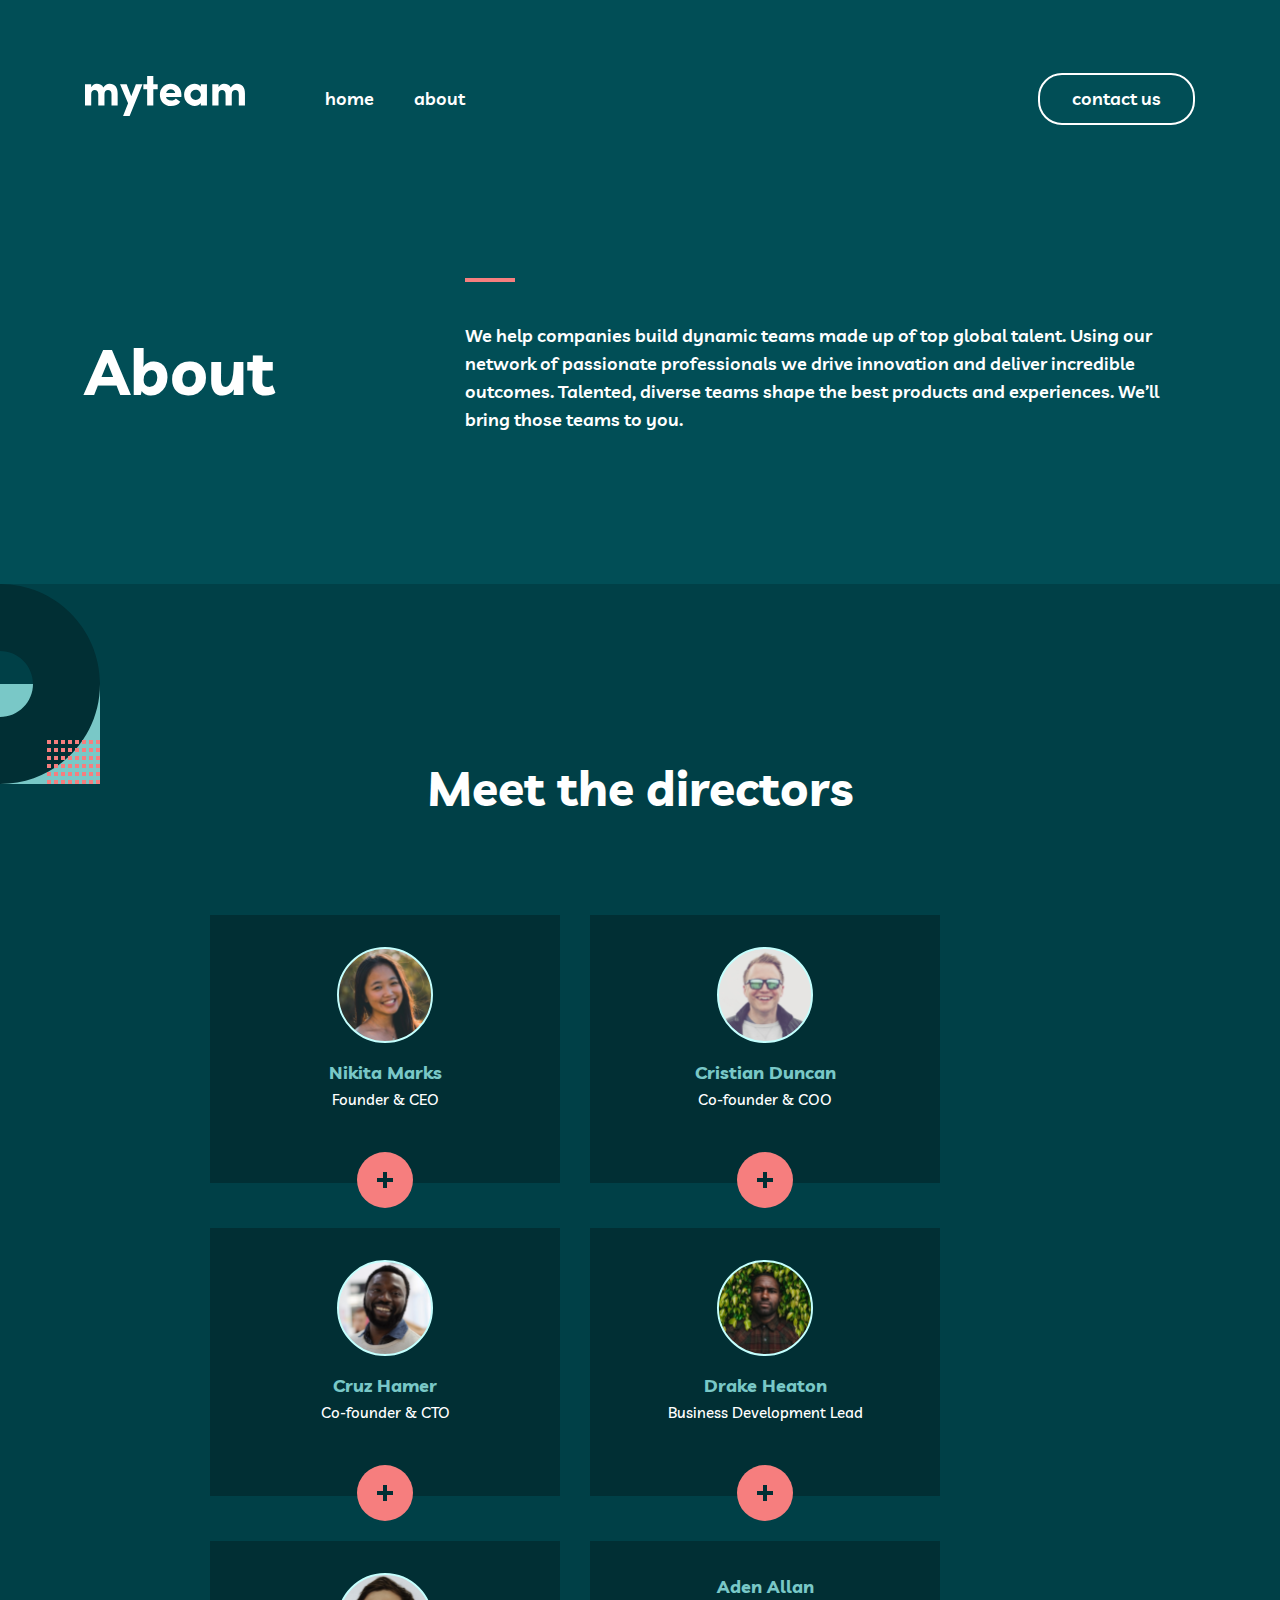
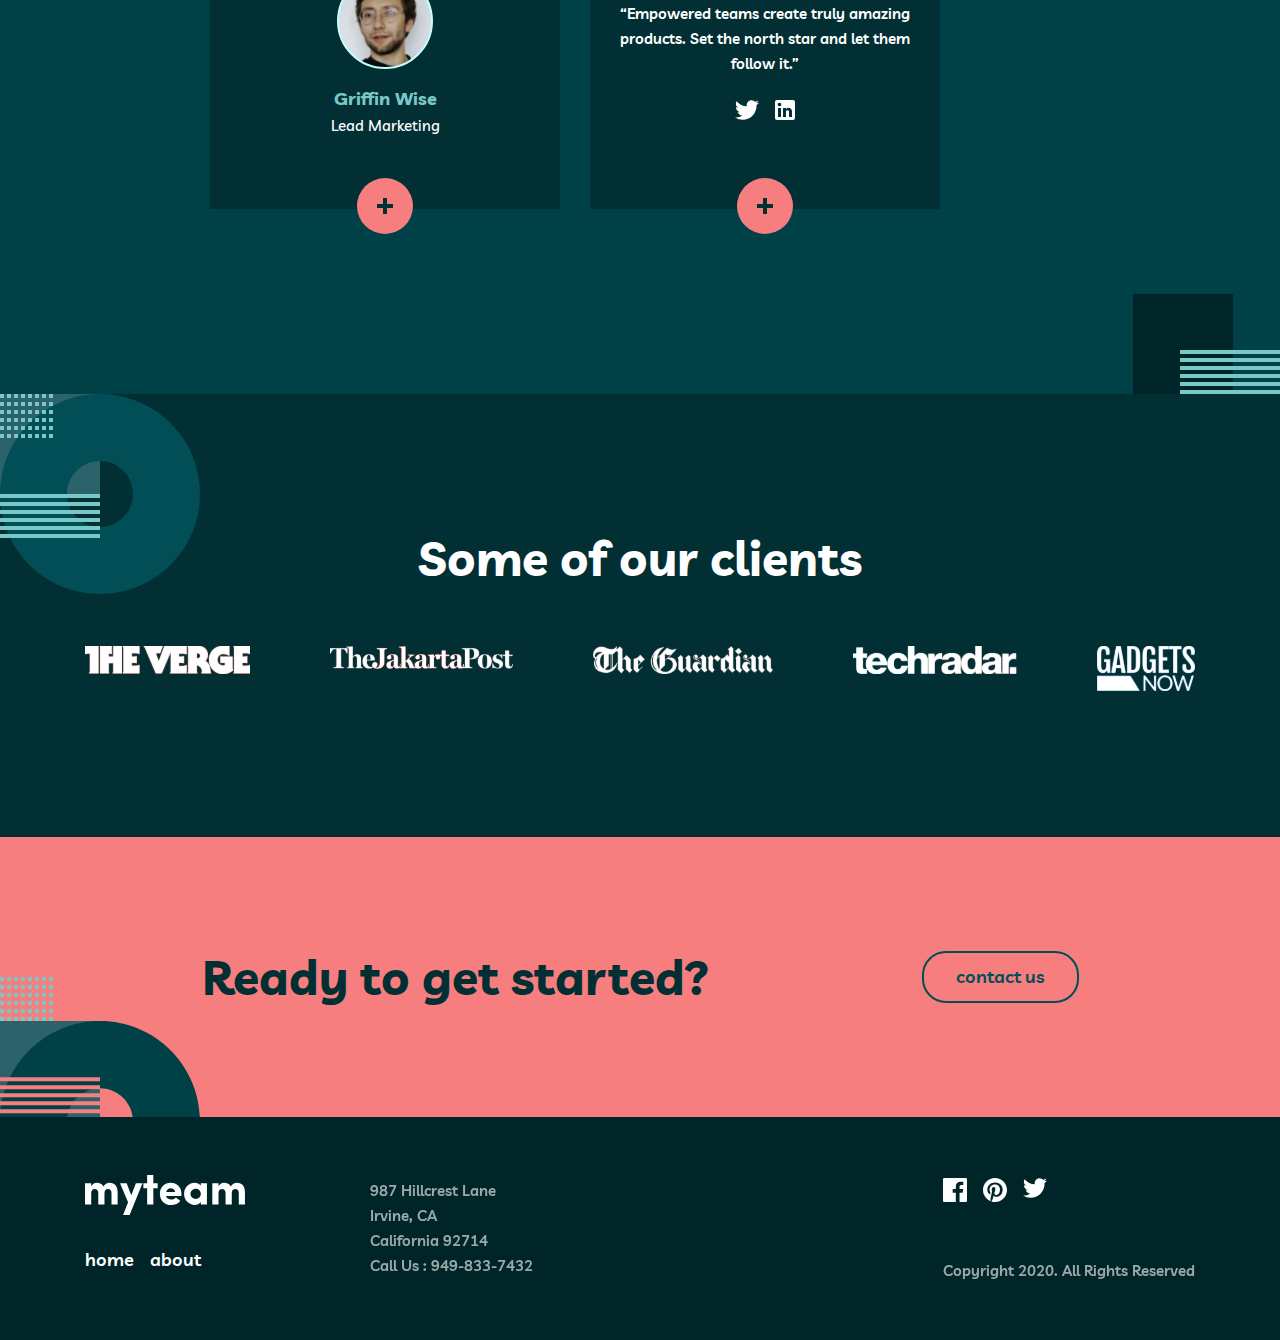
==== commit 3a40bddd: "Change :hover styles to directors-section" ====
--- a/about.html
+++ b/about.html
@@ -65,7 +65,7 @@
                 <img class="director__img" src="img/home/nikita-min.svg" alt="one of directors" width="96" height="96">
                 <h3 class="directors__name">Nikita Marks</h3>
                 <p class="directors__job-title">Founder & CEO</p>
-                <a class="directors__cycle rotate">
+                <a class="directors__cycle">
                     <svg class="directors__cycle__inner-link" width="16" height="16" viewBox="0 0 16 16" fill="none" xmlns="http://www.w3.org/2000/svg">
                         <path fill-rule="evenodd" clip-rule="evenodd" d="M10 0H6V6H0V10H6V16H10V10H16V6H10V0Z" fill="currentColor"/>
                     </svg>
@@ -78,7 +78,7 @@
                 <img class="director__img" src="img/home/cristian-min.svg" alt="one of directors" width="96" height="96">
                 <h3 class="directors__name">Cristian Duncan</h3>
                 <p class="directors__job-title">Co-founder & COO</p>
-                <a class="directors__cycle rotate">
+                <a class="directors__cycle">
                     <svg class="directors__cycle__inner-link" width="16" height="16" viewBox="0 0 16 16" fill="none" xmlns="http://www.w3.org/2000/svg">
                         <path fill-rule="evenodd" clip-rule="evenodd" d="M10 0H6V6H0V10H6V16H10V10H16V6H10V0Z" fill="currentColor"/>
                     </svg>
@@ -91,7 +91,7 @@
                 <img class="director__img" src="img/home/cruz-min.svg" alt="one of directors" width="96" height="96">
                 <h3 class="directors__name">Cruz Hamer</h3>
                 <p class="directors__job-title">Co-founder & CTO</p>
-                <a class="directors__cycle rotate">
+                <a class="directors__cycle">
                     <svg class="directors__cycle__inner-link" width="16" height="16" viewBox="0 0 16 16" fill="none" xmlns="http://www.w3.org/2000/svg">
                         <path fill-rule="evenodd" clip-rule="evenodd" d="M10 0H6V6H0V10H6V16H10V10H16V6H10V0Z" fill="currentColor"/>
                     </svg>
@@ -104,7 +104,7 @@
                 <img class="director__img" src="img/home/drake-min.svg" alt="one of directors" width="96" height="96">
                 <h3 class="directors__name">Drake Heaton</h3>
                 <p class="directors__job-title">Business Development Lead</p>
-                <a class="directors__cycle rotate">
+                <a class="directors__cycle">
                     <svg class="directors__cycle__inner-link" width="16" height="16" viewBox="0 0 16 16" fill="none" xmlns="http://www.w3.org/2000/svg">
                         <path fill-rule="evenodd" clip-rule="evenodd" d="M10 0H6V6H0V10H6V16H10V10H16V6H10V0Z" fill="currentColor"/>
                     </svg>
@@ -117,7 +117,7 @@
                 <img class="director__img" src="img/home/griffin-min.svg" alt="one of directors" width="96" height="96">
                 <h3 class="directors__name">Griffin Wise</h3>
                 <p class="directors__job-title">Lead Marketing</p>
-                <a class="directors__cycle rotate">
+                <a class="directors__cycle">
                     <svg class="directors__cycle__inner-link" width="16" height="16" viewBox="0 0 16 16" fill="none" xmlns="http://www.w3.org/2000/svg">
                         <path fill-rule="evenodd" clip-rule="evenodd" d="M10 0H6V6H0V10H6V16H10V10H16V6H10V0Z" fill="currentColor"/>
                     </svg>
@@ -130,14 +130,14 @@
                 <h3 class="directors__name">Aden Allan</h3>
                 <p class="directors__opinion">“Empowered teams create truly amazing products. Set the north star and let them follow it.”</p>
                 <div class="directors__socials">
-                    <a class="directors__social" href="#">
-                        <img class="directors__social-icon" src="img/icon-twitter-min.svg" alt="twitter icon">
+                    <a class="directors__social-link" href="#">
+                        <svg width="24" height="20" fill="none" xmlns="http://www.w3.org/2000/svg"><path d="M24 2.557a9.83 9.83 0 0 1-2.828.775A4.932 4.932 0 0 0 23.337.608a9.864 9.864 0 0 1-3.127 1.195A4.916 4.916 0 0 0 16.616.248c-3.179 0-5.515 2.966-4.797 6.045A13.978 13.978 0 0 1 1.671 1.149a4.93 4.93 0 0 0 1.523 6.574 4.903 4.903 0 0 1-2.229-.616c-.054 2.281 1.581 4.415 3.949 4.89a4.935 4.935 0 0 1-2.224.084 4.928 4.928 0 0 0 4.6 3.419A9.9 9.9 0 0 1 0 17.54a13.94 13.94 0 0 0 7.548 2.212c9.142 0 14.307-7.721 13.995-14.646A10.025 10.025 0 0 0 24 2.557z" fill="currentColor"/></svg>
                     </a>
-                    <a class="directors__social" href="#">
-                        <img class="directors__social-icon" src="img/home/linkedin-icon-min.svg" alt="linkedin icon">
+                    <a class="directors__social-link" href="#">
+                        <svg width="20" height="20" fill="none" xmlns="http://www.w3.org/2000/svg"><path fill-rule="evenodd" clip-rule="evenodd" d="M2 0h16c1.1 0 2 .9 2 2v16c0 1.1-.9 2-2 2H2c-1.1 0-2-.9-2-2V2C0 .9.9 0 2 0zm4 17V8H3v9h3zM4.5 6.3c-1 0-1.8-.8-1.8-1.8s.8-1.8 1.8-1.8 1.8.8 1.8 1.8-.8 1.8-1.8 1.8zM14 17h3v-5.7c0-1.9-1.6-3.5-3.5-3.5-.9 0-2 .6-2.5 1.4V8H8v9h3v-5.3c0-.8.7-1.5 1.5-1.5s1.5.7 1.5 1.5V17z" fill="currentColor"/></svg>
                     </a>
                 </div>
-                <a class="directors__cycle-last rotate">
+                <a class="directors__cycle-last">
                     <svg class="directors__cycle__inner-link" width="16" height="16" viewBox="0 0 16 16" fill="none" xmlns="http://www.w3.org/2000/svg">
                         <path fill-rule="evenodd" clip-rule="evenodd" d="M10 0H6V6H0V10H6V16H10V10H16V6H10V0Z" fill="currentColor"/>
                     </svg>
--- a/css/styles.css
+++ b/css/styles.css
@@ -759,9 +759,9 @@
     background-color: var(--light-coral);
 }
 
-.rotate:hover {
+.directors__cycle:hover {
     background-color: var(--rapture-blue);
-    transform: rotate(-45deg);
+    /* transform: rotate(-45deg); */
 }
 
 .directors__cycle-last {
@@ -771,6 +771,11 @@
     width: 56px;
     height: 56px;
     border-radius: 50%;
+    background-color: var(--light-coral);
+}
+
+.directors__cycle-last:hover {
+    transform: rotate(-45deg);
     background-color: var(--light-coral);
 }
 
@@ -803,11 +808,17 @@
     display: flex;
 }
 
-.directors__social {
-    /* padding-bottom: 35px; */
-}
-
-.directors__social-icon {}
+.directors__social-link {
+    color: var(--white);
+}
+
+.directors__social-link:not(:last-child) {
+    margin-right: 16px;
+}
+
+.directors__social-link:hover {
+    color: var(--light-coral);
+}
 
 
 /* MAIN-WRAPPER */
